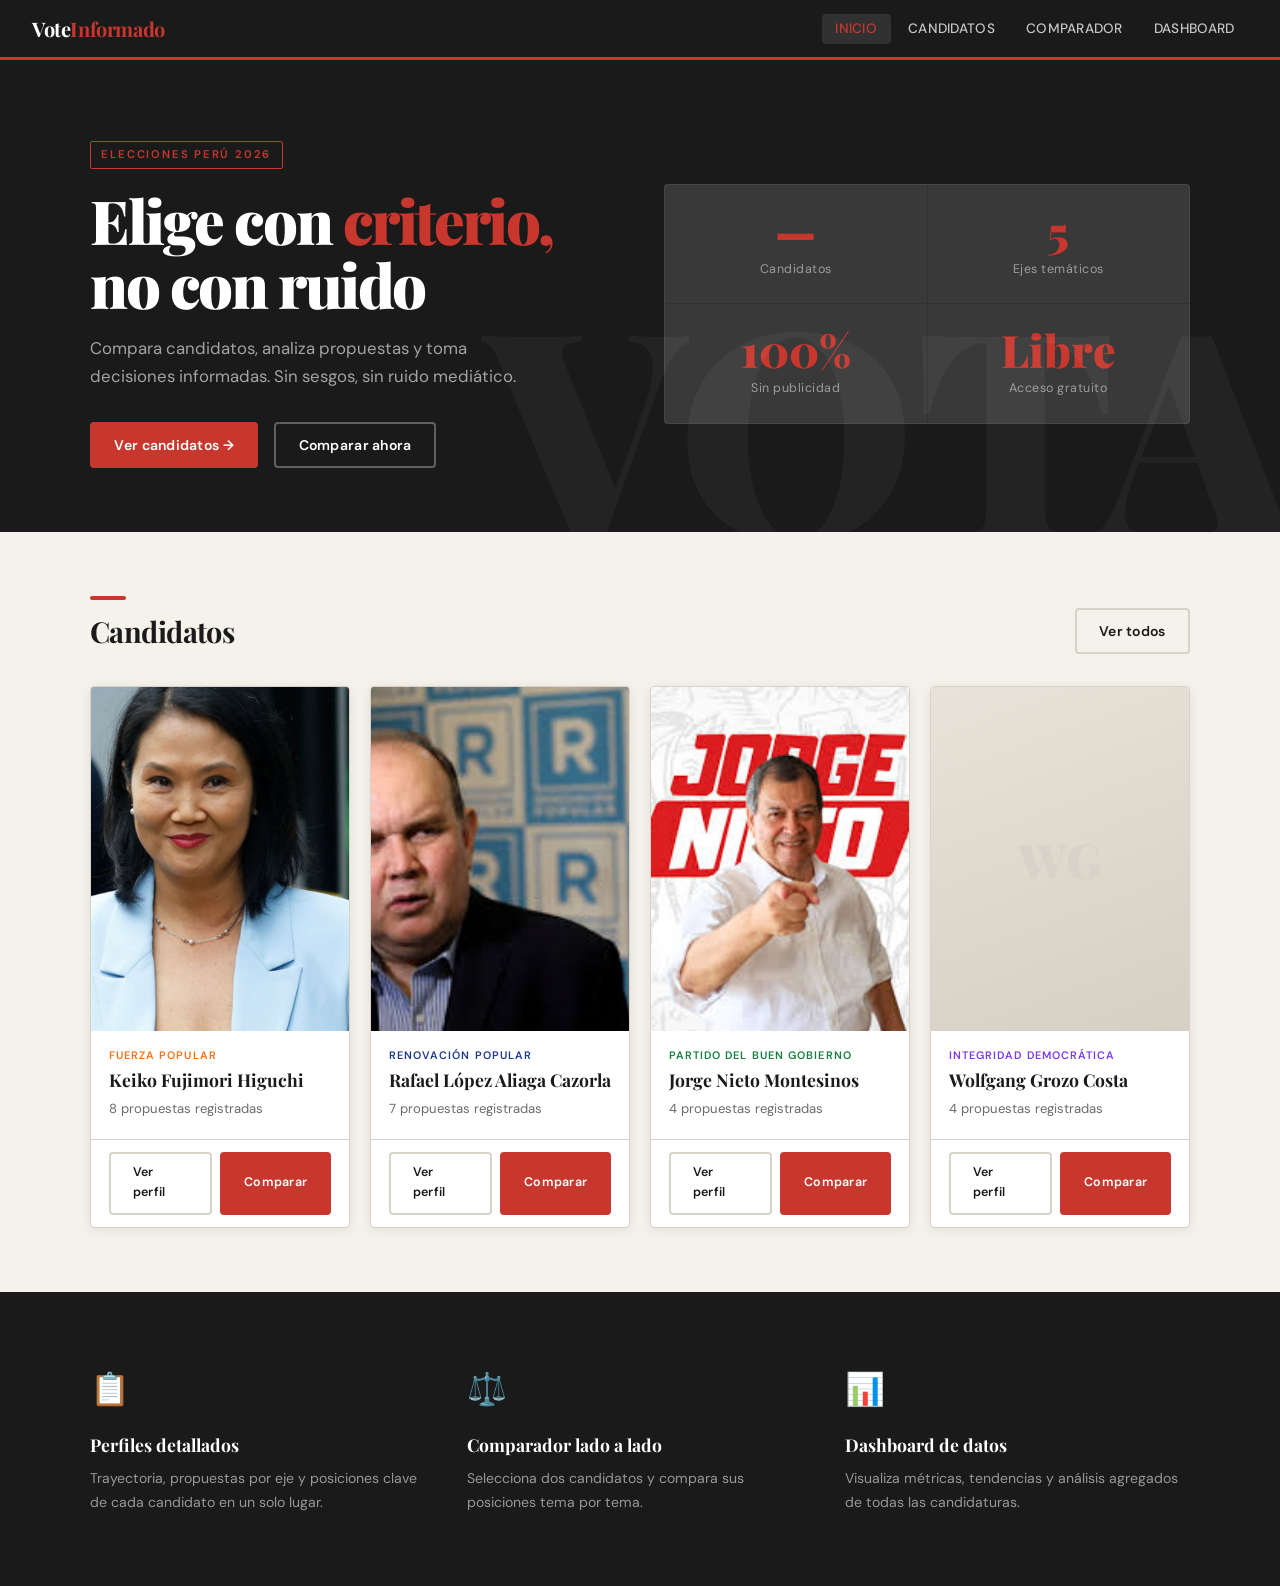
==== index.html @ f6211e4d "initial commit" ====
<!DOCTYPE html>
<html lang="es">
<head>
  <meta charset="UTF-8" />
  <meta name="viewport" content="width=device-width, initial-scale=1.0" />
  <title>VoteInformado — Conoce a tus candidatos</title>
  <link rel="stylesheet" href="assets/css/style.css" />
  <link rel="stylesheet" href="assets/css/index.css" />
</head>
<body>

  <!-- Navbar (inyectado por nav.js) -->

  <!-- Hero -->
  <section class="hero">
    <div class="hero__inner">
      <div class="hero__content">
        <span class="hero__eyebrow">Elecciones Perú 2026</span>
        <h1>Elige con <em>criterio,</em> no con ruido</h1>
        <p class="hero__sub">
          Compara candidatos, analiza propuestas y toma decisiones informadas.
          Sin sesgos, sin ruido mediático.
        </p>
        <div class="hero__actions">
          <a href="candidato.html" class="btn btn-primary">Ver candidatos →</a>
          <a href="comparador.html" class="btn btn-outline"
             style="border-color:rgba(255,255,255,0.3);color:#fff;">Comparar ahora</a>
        </div>
      </div>
      <div class="hero__stats">
        <div class="hero__stat">
          <div class="hero__stat-num" id="kpi-candidatos">—</div>
          <div class="hero__stat-label">Candidatos</div>
        </div>
        <div class="hero__stat">
          <div class="hero__stat-num">5</div>
          <div class="hero__stat-label">Ejes temáticos</div>
        </div>
        <div class="hero__stat">
          <div class="hero__stat-num">100%</div>
          <div class="hero__stat-label">Sin publicidad</div>
        </div>
        <div class="hero__stat">
          <div class="hero__stat-num">Libre</div>
          <div class="hero__stat-label">Acceso gratuito</div>
        </div>
      </div>
    </div>
  </section>

  <!-- Candidatos Destacados -->
  <section class="section">
    <div class="section__header">
      <h2 class="section__title">
        <span></span>
        Candidatos
      </h2>
      <a href="candidato.html" class="btn btn-outline">Ver todos</a>
    </div>
    <div class="candidatos-grid" id="candidatos-grid">
      <!-- Poblado dinámicamente por index.js -->
    </div>
  </section>

  <!-- Features -->
  <section class="section features">
    <div class="features-grid">
      <div class="feature">
        <div class="feature__icon">📋</div>
        <h3>Perfiles detallados</h3>
        <p>Trayectoria, propuestas por eje y posiciones clave de cada candidato en un solo lugar.</p>
      </div>
      <div class="feature">
        <div class="feature__icon">⚖️</div>
        <h3>Comparador lado a lado</h3>
        <p>Selecciona dos candidatos y compara sus posiciones tema por tema.</p>
      </div>
      <div class="feature">
        <div class="feature__icon">📊</div>
        <h3>Dashboard de datos</h3>
        <p>Visualiza métricas, tendencias y análisis agregados de todas las candidaturas.</p>
      </div>
    </div>
  </section>

  <!-- Footer (inyectado por nav.js) -->

  <script src="assets/js/index.js"></script>
  <script src="assets/js/nav.js"></script>
</body>
</html>
---- assets/css/style.css ----
@import url('https://fonts.googleapis.com/css2?family=Playfair+Display:wght@700;900&family=DM+Sans:wght@300;400;500;600&display=swap');

/* ─── CSS Variables ─── */
:root {
  --bg: #f5f2eb;
  --bg-card: #ffffff;
  --ink: #1a1a1a;
  --ink-muted: #6b6b6b;
  --accent: #c8372d;
  --accent-light: #f7edec;
  --border: #d8d3c8;
  --gold: #b8960c;
  --font-display: 'Playfair Display', Georgia, serif;
  --font-body: 'DM Sans', sans-serif;
  --shadow: 0 2px 12px rgba(0,0,0,0.08);
  --shadow-hover: 0 8px 32px rgba(0,0,0,0.14);
  --radius: 4px;
  --transition: 0.22s ease;
}

/* ─── Reset & Base ─── */
*, *::before, *::after { box-sizing: border-box; margin: 0; padding: 0; }
html { scroll-behavior: smooth; }
body {
  font-family: var(--font-body);
  background: var(--bg);
  color: var(--ink);
  line-height: 1.6;
  min-height: 100vh;
}
img { display: block; max-width: 100%; }
a { color: inherit; text-decoration: none; }
ul { list-style: none; }

/* ─── Navbar ─── */
.navbar {
  position: sticky;
  top: 0;
  z-index: 100;
  background: var(--ink);
  color: #fff;
  padding: 0 2rem;
  display: flex;
  align-items: center;
  justify-content: space-between;
  height: 60px;
  border-bottom: 3px solid var(--accent);
}
.navbar__brand {
  font-family: var(--font-display);
  font-size: 1.25rem;
  font-weight: 700;
  letter-spacing: -0.02em;
  color: #fff;
}
.navbar__brand span { color: var(--accent); }
.navbar__nav { display: flex; gap: 0.25rem; }
.navbar__nav a {
  color: rgba(255,255,255,0.75);
  font-size: 0.85rem;
  font-weight: 500;
  padding: 0.4rem 0.85rem;
  border-radius: var(--radius);
  transition: var(--transition);
  letter-spacing: 0.02em;
  text-transform: uppercase;
}
.navbar__nav a:hover,
.navbar__nav a.active { color: #fff; background: rgba(255,255,255,0.1); }
.navbar__nav a.active { color: var(--accent); }

/* ─── Page Header ─── */
.page-header {
  background: var(--ink);
  color: #fff;
  padding: 3.5rem 2rem 2.5rem;
  position: relative;
  overflow: hidden;
}
.page-header::before {
  content: '';
  position: absolute;
  top: 0; left: 0; right: 0; bottom: 0;
  background: repeating-linear-gradient(
    45deg, transparent, transparent 40px,
    rgba(255,255,255,0.015) 40px, rgba(255,255,255,0.015) 80px
  );
}
.page-header__inner { max-width: 1100px; margin: 0 auto; position: relative; }
.page-header__eyebrow {
  font-size: 0.72rem; font-weight: 600; letter-spacing: 0.14em;
  text-transform: uppercase; color: var(--accent); margin-bottom: 0.6rem;
}
.page-header h1 {
  font-family: var(--font-display);
  font-size: clamp(2rem, 5vw, 3.2rem);
  font-weight: 900; line-height: 1.1; letter-spacing: -0.03em;
}
.page-header p {
  margin-top: 0.75rem; color: rgba(255,255,255,0.65);
  font-size: 1rem; max-width: 520px;
}

/* ─── Container ─── */
.container { max-width: 1100px; margin: 0 auto; padding: 0 2rem; }

/* ─── Cards ─── */
.card {
  background: var(--bg-card); border: 1px solid var(--border);
  border-radius: var(--radius); box-shadow: var(--shadow);
  transition: box-shadow var(--transition), transform var(--transition);
}
.card:hover { box-shadow: var(--shadow-hover); transform: translateY(-2px); }

/* ─── Buttons ─── */
.btn {
  display: inline-flex; align-items: center; gap: 0.5rem;
  padding: 0.6rem 1.4rem; border-radius: var(--radius);
  font-family: var(--font-body); font-size: 0.875rem; font-weight: 600;
  cursor: pointer; border: 2px solid transparent;
  transition: var(--transition); letter-spacing: 0.02em;
}
.btn-primary { background: var(--accent); color: #fff; border-color: var(--accent); }
.btn-primary:hover { background: #a82e25; border-color: #a82e25; }
.btn-outline { background: transparent; color: var(--ink); border-color: var(--border); }
.btn-outline:hover { border-color: var(--ink); background: var(--ink); color: #fff; }

/* ─── Tags ─── */
.tag {
  display: inline-block; padding: 0.2rem 0.6rem; background: #eee8dc;
  border-radius: 2px; font-size: 0.72rem; font-weight: 600;
  letter-spacing: 0.06em; text-transform: uppercase; color: var(--ink-muted);
}
.tag--accent { background: #fce8e7; color: var(--accent); }

/* ─── Divider ─── */
.divider { border: none; border-top: 1px solid var(--border); margin: 2rem 0; }

/* ─── Footer ─── */
.footer {
  background: var(--ink); color: rgba(255,255,255,0.5);
  text-align: center; padding: 2rem; font-size: 0.8rem; margin-top: 4rem;
}
.footer strong { color: #fff; }
.footer__sources a {
  color: rgba(255,255,255,0.5); text-decoration: underline;
  text-underline-offset: 2px;
}
.footer__sources a:hover { color: #fff; }

/* ─── Utility ─── */
.text-accent { color: var(--accent); }
.text-muted  { color: var(--ink-muted); }
.fw-bold     { font-weight: 700; }
.mt-1 { margin-top: 0.5rem; }
.mt-2 { margin-top: 1rem; }
.mt-3 { margin-top: 1.5rem; }
.mt-4 { margin-top: 2rem; }
.mb-1 { margin-bottom: 0.5rem; }
.mb-2 { margin-bottom: 1rem; }

/* ─── Responsive ─── */
@media (max-width: 768px) {
  .navbar { padding: 0 1rem; }
  .navbar__nav a { padding: 0.4rem 0.5rem; font-size: 0.78rem; }
  .container { padding: 0 1rem; }
  .page-header { padding: 2rem 1rem 1.5rem; }
}
---- assets/css/index.css ----
/* ── Hero ── */
.hero {
  background: var(--ink);
  color: #fff;
  padding: 5rem 2rem 4rem;
  position: relative;
  overflow: hidden;
}
.hero::after {
  content: 'VOTA';
  position: absolute;
  right: -1rem;
  bottom: -2rem;
  font-family: var(--font-display);
  font-size: 18rem;
  font-weight: 900;
  opacity: 0.04;
  line-height: 1;
  pointer-events: none;
  user-select: none;
}
.hero__inner {
  max-width: 1100px;
  margin: 0 auto;
  display: grid;
  grid-template-columns: 1fr 1fr;
  gap: 3rem;
  align-items: center;
}
.hero__eyebrow {
  display: inline-block;
  font-size: 0.7rem;
  font-weight: 600;
  letter-spacing: 0.16em;
  text-transform: uppercase;
  color: var(--accent);
  border: 1px solid var(--accent);
  padding: 0.25rem 0.65rem;
  border-radius: 2px;
  margin-bottom: 1.2rem;
}
.hero h1 {
  font-family: var(--font-display);
  font-size: clamp(2.4rem, 5vw, 3.8rem);
  font-weight: 900;
  line-height: 1.05;
  letter-spacing: -0.04em;
}
.hero h1 em { font-style: normal; color: var(--accent); }
.hero__sub {
  margin-top: 1.2rem;
  color: rgba(255,255,255,0.6);
  font-size: 1.05rem;
  max-width: 440px;
  line-height: 1.65;
}
.hero__actions { display: flex; gap: 1rem; margin-top: 2rem; flex-wrap: wrap; }
.hero__stats {
  display: grid;
  grid-template-columns: 1fr 1fr;
  gap: 1px;
  background: rgba(255,255,255,0.1);
  border: 1px solid rgba(255,255,255,0.1);
  border-radius: var(--radius);
}
.hero__stat { background: rgba(255,255,255,0.04); padding: 1.5rem; text-align: center; }
.hero__stat-num {
  font-family: var(--font-display);
  font-size: 2.8rem;
  font-weight: 900;
  color: var(--accent);
  line-height: 1;
}
.hero__stat-label { font-size: 0.78rem; color: rgba(255,255,255,0.5); margin-top: 0.35rem; letter-spacing: 0.04em; }

/* ── Section ── */
.section { padding: 4rem 2rem; }
.section__header {
  max-width: 1100px;
  margin: 0 auto 2rem;
  display: flex;
  align-items: flex-end;
  justify-content: space-between;
  gap: 1rem;
}
.section__title {
  font-family: var(--font-display);
  font-size: 1.8rem;
  font-weight: 700;
  letter-spacing: -0.02em;
}
.section__title span {
  display: block;
  width: 36px;
  height: 4px;
  background: var(--accent);
  margin-bottom: 0.5rem;
  border-radius: 2px;
}

/* ── Candidate Grid ── */
.candidatos-grid {
  max-width: 1100px;
  margin: 0 auto;
  display: grid;
  grid-template-columns: repeat(auto-fill, minmax(240px, 1fr));
  gap: 1.25rem;
}
.candidato-card {
  background: var(--bg-card);
  border: 1px solid var(--border);
  border-radius: var(--radius);
  overflow: hidden;
  box-shadow: var(--shadow);
  transition: box-shadow var(--transition), transform var(--transition);
  cursor: pointer;
}
.candidato-card:hover { box-shadow: var(--shadow-hover); transform: translateY(-3px); }
.candidato-card__img {
  width: 100%;
  aspect-ratio: 3/4;
  object-fit: cover;
  object-position: top;
  background: #e0dbd0;
}
.candidato-card__img-placeholder {
  width: 100%;
  aspect-ratio: 3/4;
  background: linear-gradient(160deg, #e8e2d8 0%, #d5cfc4 100%);
  display: flex;
  align-items: center;
  justify-content: center;
  font-family: var(--font-display);
  font-size: 3rem;
  color: var(--border);
  font-weight: 900;
}
.candidato-card__body { padding: 1rem 1.1rem 1.25rem; }
.candidato-card__partido {
  font-size: 0.68rem;
  font-weight: 600;
  letter-spacing: 0.1em;
  text-transform: uppercase;
  color: var(--accent);
  margin-bottom: 0.3rem;
}
.candidato-card__nombre {
  font-family: var(--font-display);
  font-size: 1.1rem;
  font-weight: 700;
  line-height: 1.25;
  margin-bottom: 0.5rem;
}
.candidato-card__desc { font-size: 0.82rem; color: var(--ink-muted); line-height: 1.5; }
.candidato-card__footer {
  padding: 0.75rem 1.1rem;
  border-top: 1px solid var(--border);
  display: flex;
  gap: 0.5rem;
}

/* ── Features ── */
.features { background: var(--ink); color: #fff; }
.features-grid {
  max-width: 1100px;
  margin: 0 auto;
  display: grid;
  grid-template-columns: repeat(3, 1fr);
  gap: 2rem;
}
.feature { padding: 0.5rem 0; }
.feature__icon { font-size: 2rem; margin-bottom: 1rem; }
.feature h3 { font-family: var(--font-display); font-size: 1.1rem; margin-bottom: 0.5rem; }
.feature p { color: rgba(255,255,255,0.55); font-size: 0.88rem; line-height: 1.65; }

@media (max-width: 768px) {
  .hero__inner { grid-template-columns: 1fr; }
  .hero__stats { display: none; }
  .features-grid { grid-template-columns: 1fr; }
}
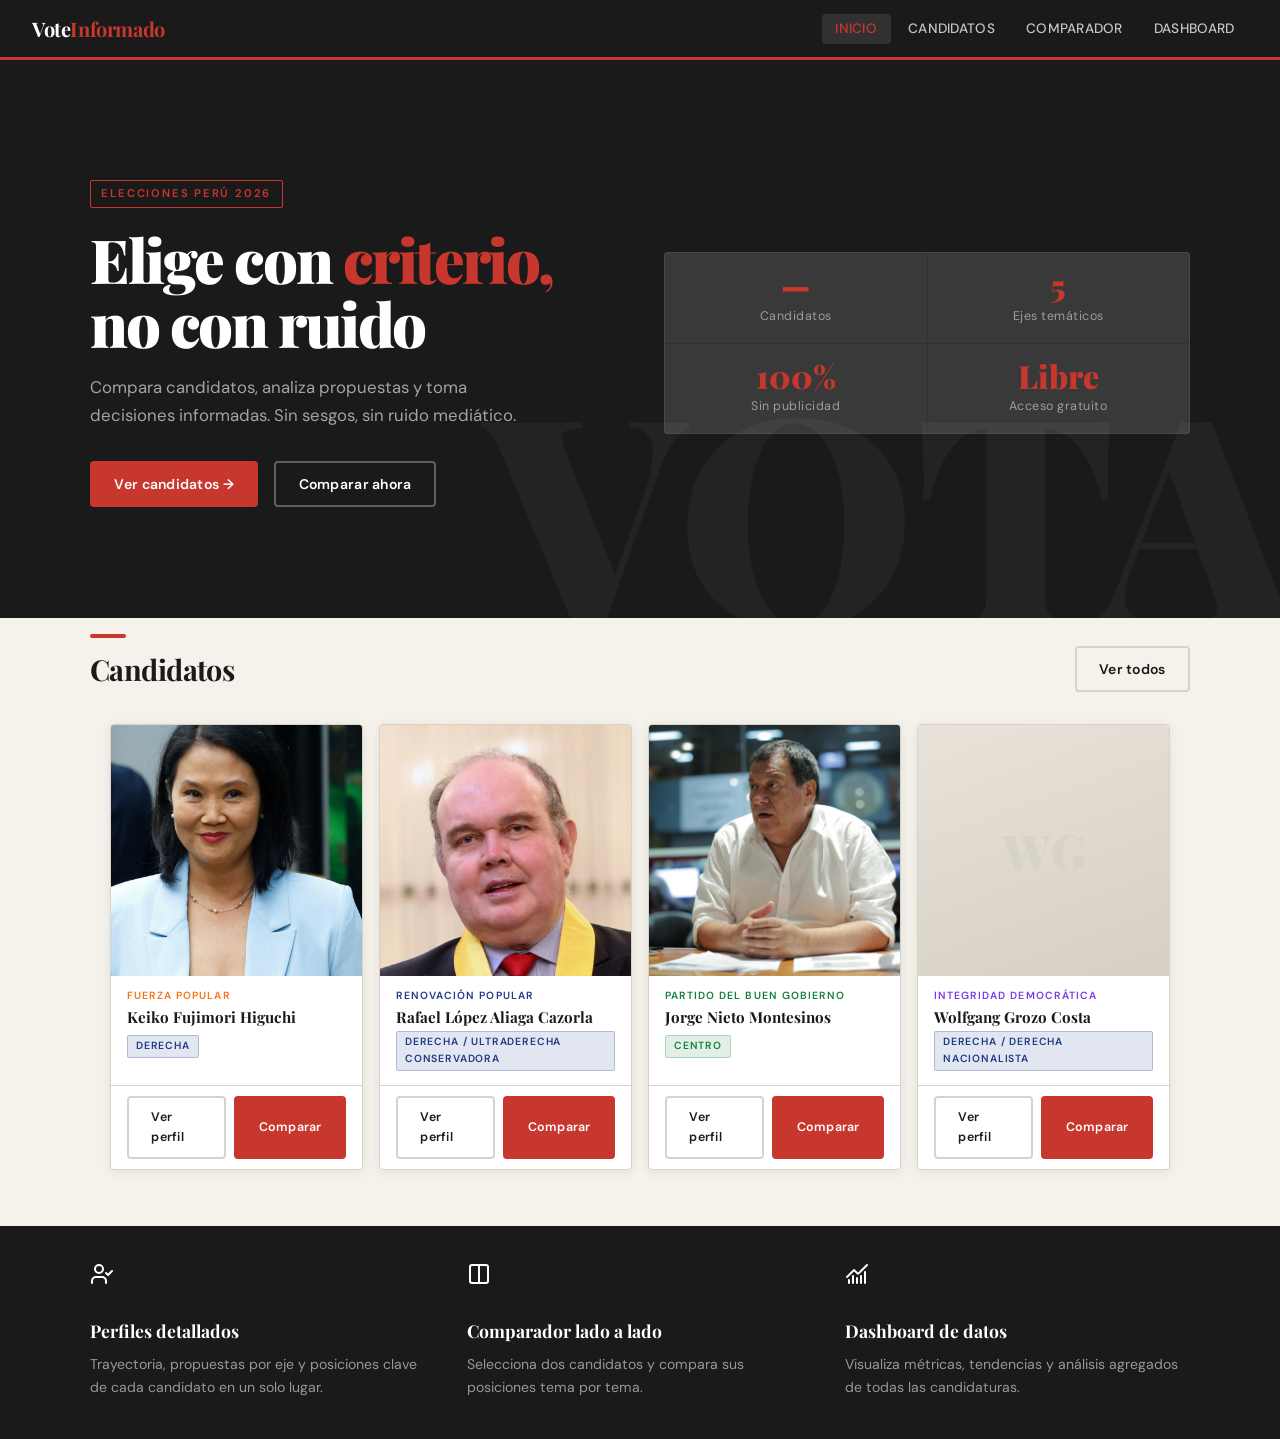
==== commit 50f8739d: "feat: mejoras" ====
--- a/index.html
+++ b/index.html
@@ -66,17 +66,17 @@
   <section class="section features">
     <div class="features-grid">
       <div class="feature">
-        <div class="feature__icon">📋</div>
+        <div class="feature__icon"><svg xmlns="http://www.w3.org/2000/svg" width="24" height="24" viewBox="0 0 24 24" fill="none" stroke="currentColor" stroke-width="2" stroke-linecap="round" stroke-linejoin="round" class="lucide lucide-user-check-icon lucide-user-check"><path d="m16 11 2 2 4-4"/><path d="M16 21v-2a4 4 0 0 0-4-4H6a4 4 0 0 0-4 4v2"/><circle cx="9" cy="7" r="4"/></svg></div>
         <h3>Perfiles detallados</h3>
         <p>Trayectoria, propuestas por eje y posiciones clave de cada candidato en un solo lugar.</p>
       </div>
       <div class="feature">
-        <div class="feature__icon">⚖️</div>
+        <div class="feature__icon"><svg xmlns="http://www.w3.org/2000/svg" width="24" height="24" viewBox="0 0 24 24" fill="none" stroke="currentColor" stroke-width="2" stroke-linecap="round" stroke-linejoin="round" class="lucide lucide-columns2-icon lucide-columns-2"><rect width="18" height="18" x="3" y="3" rx="2"/><path d="M12 3v18"/></svg></div>
         <h3>Comparador lado a lado</h3>
         <p>Selecciona dos candidatos y compara sus posiciones tema por tema.</p>
       </div>
       <div class="feature">
-        <div class="feature__icon">📊</div>
+        <div class="feature__icon"><svg xmlns="http://www.w3.org/2000/svg" width="24" height="24" viewBox="0 0 24 24" fill="none" stroke="currentColor" stroke-width="2" stroke-linecap="round" stroke-linejoin="round" class="lucide lucide-chart-no-axes-combined-icon lucide-chart-no-axes-combined"><path d="M12 16v5"/><path d="M16 14v7"/><path d="M20 10v11"/><path d="m22 3-8.646 8.646a.5.5 0 0 1-.708 0L9.354 8.354a.5.5 0 0 0-.707 0L2 15"/><path d="M4 18v3"/><path d="M8 14v7"/></svg></div>
         <h3>Dashboard de datos</h3>
         <p>Visualiza métricas, tendencias y análisis agregados de todas las candidaturas.</p>
       </div>
--- a/assets/css/style.css
+++ b/assets/css/style.css
@@ -159,10 +159,58 @@
 .mb-1 { margin-bottom: 0.5rem; }
 .mb-2 { margin-bottom: 1rem; }
 
+/* Ocultar hamburguesa en desktop */
+@media (min-width: 769px) {
+  .navbar__toggle { display: none; }
+}
 /* ─── Responsive ─── */
 @media (max-width: 768px) {
+  .navbar { position: relative; }
   .navbar { padding: 0 1rem; }
   .navbar__nav a { padding: 0.4rem 0.5rem; font-size: 0.78rem; }
   .container { padding: 0 1rem; }
   .page-header { padding: 2rem 1rem 1.5rem; }
-}
+
+  .navbar__nav { gap: 0; }
+  img { max-width: 100%; height: auto; }
+  .btn { min-height: 44px; padding: 0.75rem 1.25rem; }
+  .section { padding: 2.5rem 1rem; }
+  .page-header h1 { font-size: 1.8rem; }
+  .navbar__toggle {
+    display: flex;
+    align-items: center;
+    justify-content: center;
+    background: none;
+    border: none;
+    color: #fff;
+    font-size: 1.4rem;
+    cursor: pointer;
+    padding: 0.5rem;
+    min-width: 44px;
+    min-height: 44px;
+  }
+  .navbar__nav {
+    display: none;
+    flex-direction: column;
+    position: absolute;
+    top: 60px;
+    left: 0;
+    width: 100%;
+    background: var(--ink);
+    border-top: 1px solid rgba(255,255,255,0.1);
+    padding: 0.5rem 0;
+    z-index: 99;
+  }
+  .navbar__nav--open { display: flex; }
+  .navbar__nav li { width: 100%; }
+  .navbar__nav a {
+    display: block;
+    padding: 0.85rem 1.5rem;
+    font-size: 1rem;
+    border-radius: 0;
+  }
+  main {
+    width: 100%;
+    overflow-x: hidden;
+  }
+}
--- a/assets/css/index.css
+++ b/assets/css/index.css
@@ -2,7 +2,11 @@
 .hero {
   background: var(--ink);
   color: #fff;
-  padding: 5rem 2rem 4rem;
+  padding: 3rem 2rem 2.5rem;
+  min-height: 62vh;
+  display: flex;
+  flex-direction: column;
+  justify-content: center;
   position: relative;
   overflow: hidden;
 }
@@ -63,10 +67,10 @@
   border: 1px solid rgba(255,255,255,0.1);
   border-radius: var(--radius);
 }
-.hero__stat { background: rgba(255,255,255,0.04); padding: 1.5rem; text-align: center; }
+.hero__stat { background: rgba(255,255,255,0.04); padding: 1rem 1.5rem; text-align: center; }
 .hero__stat-num {
   font-family: var(--font-display);
-  font-size: 2.8rem;
+  font-size: 2rem;
   font-weight: 900;
   color: var(--accent);
   line-height: 1;
@@ -74,7 +78,7 @@
 .hero__stat-label { font-size: 0.78rem; color: rgba(255,255,255,0.5); margin-top: 0.35rem; letter-spacing: 0.04em; }
 
 /* ── Section ── */
-.section { padding: 4rem 2rem; }
+.section { padding: 1rem 2rem 2rem; }
 .section__header {
   max-width: 1100px;
   margin: 0 auto 2rem;
@@ -103,8 +107,17 @@
   max-width: 1100px;
   margin: 0 auto;
   display: grid;
-  grid-template-columns: repeat(auto-fill, minmax(240px, 1fr));
-  gap: 1.25rem;
+  grid-template-columns: repeat(4, 1fr);
+  gap: 1rem;
+  padding: 0 1.25rem 1.5rem;
+}
+.candidatos-grid::-webkit-scrollbar { display: none; }
+.candidato-card__img {
+  width: 100%;
+  aspect-ratio: 4/5;
+  object-fit: cover;
+  object-position: top;
+  background: #e0dbd0;
 }
 .candidato-card {
   background: var(--bg-card);
@@ -114,18 +127,20 @@
   box-shadow: var(--shadow);
   transition: box-shadow var(--transition), transform var(--transition);
   cursor: pointer;
+  display: flex;
+  flex-direction: column;
 }
 .candidato-card:hover { box-shadow: var(--shadow-hover); transform: translateY(-3px); }
 .candidato-card__img {
   width: 100%;
-  aspect-ratio: 3/4;
+  aspect-ratio: 1/1;
   object-fit: cover;
   object-position: top;
   background: #e0dbd0;
 }
 .candidato-card__img-placeholder {
   width: 100%;
-  aspect-ratio: 3/4;
+  aspect-ratio: 1/1;
   background: linear-gradient(160deg, #e8e2d8 0%, #d5cfc4 100%);
   display: flex;
   align-items: center;
@@ -135,28 +150,40 @@
   color: var(--border);
   font-weight: 900;
 }
-.candidato-card__body { padding: 1rem 1.1rem 1.25rem; }
+.candidato-card__body { padding: 0.75rem 1rem 0.5rem; }
 .candidato-card__partido {
-  font-size: 0.68rem;
+  font-size: 0.65rem;
   font-weight: 600;
   letter-spacing: 0.1em;
   text-transform: uppercase;
   color: var(--accent);
+  margin-bottom: 0.2rem;
+}
+.candidato-card__nombre {
+  font-family: var(--font-display);
+  font-size: 0.95rem;
+  font-weight: 700;
+  line-height: 1.2;
   margin-bottom: 0.3rem;
 }
-.candidato-card__nombre {
-  font-family: var(--font-display);
-  font-size: 1.1rem;
-  font-weight: 700;
-  line-height: 1.25;
-  margin-bottom: 0.5rem;
-}
-.candidato-card__desc { font-size: 0.82rem; color: var(--ink-muted); line-height: 1.5; }
+.candidato-card__desc { font-size: 0.75rem; color: var(--ink-muted); line-height: 1.4; }
 .candidato-card__footer {
-  padding: 0.75rem 1.1rem;
+  padding: 0.6rem 1rem;
   border-top: 1px solid var(--border);
   display: flex;
   gap: 0.5rem;
+  margin-top: auto;
+}
+.candidato-card__espectro {
+  display: inline-block;
+  font-size: 0.65rem;
+  font-weight: 600;
+  letter-spacing: 0.08em;
+  text-transform: uppercase;
+  border: 1px solid;
+  border-radius: 2px;
+  padding: 0.15rem 0.5rem;
+  margin-bottom: 0.4rem;
 }
 
 /* ── Features ── */
@@ -173,8 +200,21 @@
 .feature h3 { font-family: var(--font-display); font-size: 1.1rem; margin-bottom: 0.5rem; }
 .feature p { color: rgba(255,255,255,0.55); font-size: 0.88rem; line-height: 1.65; }
 
+/* ─── Responsive ─── */
 @media (max-width: 768px) {
   .hero__inner { grid-template-columns: 1fr; }
   .hero__stats { display: none; }
   .features-grid { grid-template-columns: 1fr; }
-}
+
+  /* ↓ AGREGAR ESTAS LÍNEAS */
+  .hero { padding: 3rem 1rem 2.5rem; }
+  .hero::after { font-size: 8rem; }
+  .hero__actions { flex-direction: column; }
+  .hero__actions .btn { width: 100%; justify-content: center; }
+  .section__header { padding: 0 1rem; flex-direction: column; align-items: flex-start; }
+}
+
+/* Celulares muy chicos: 1 sola columna */
+@media (max-width: 400px) {
+  
+}
